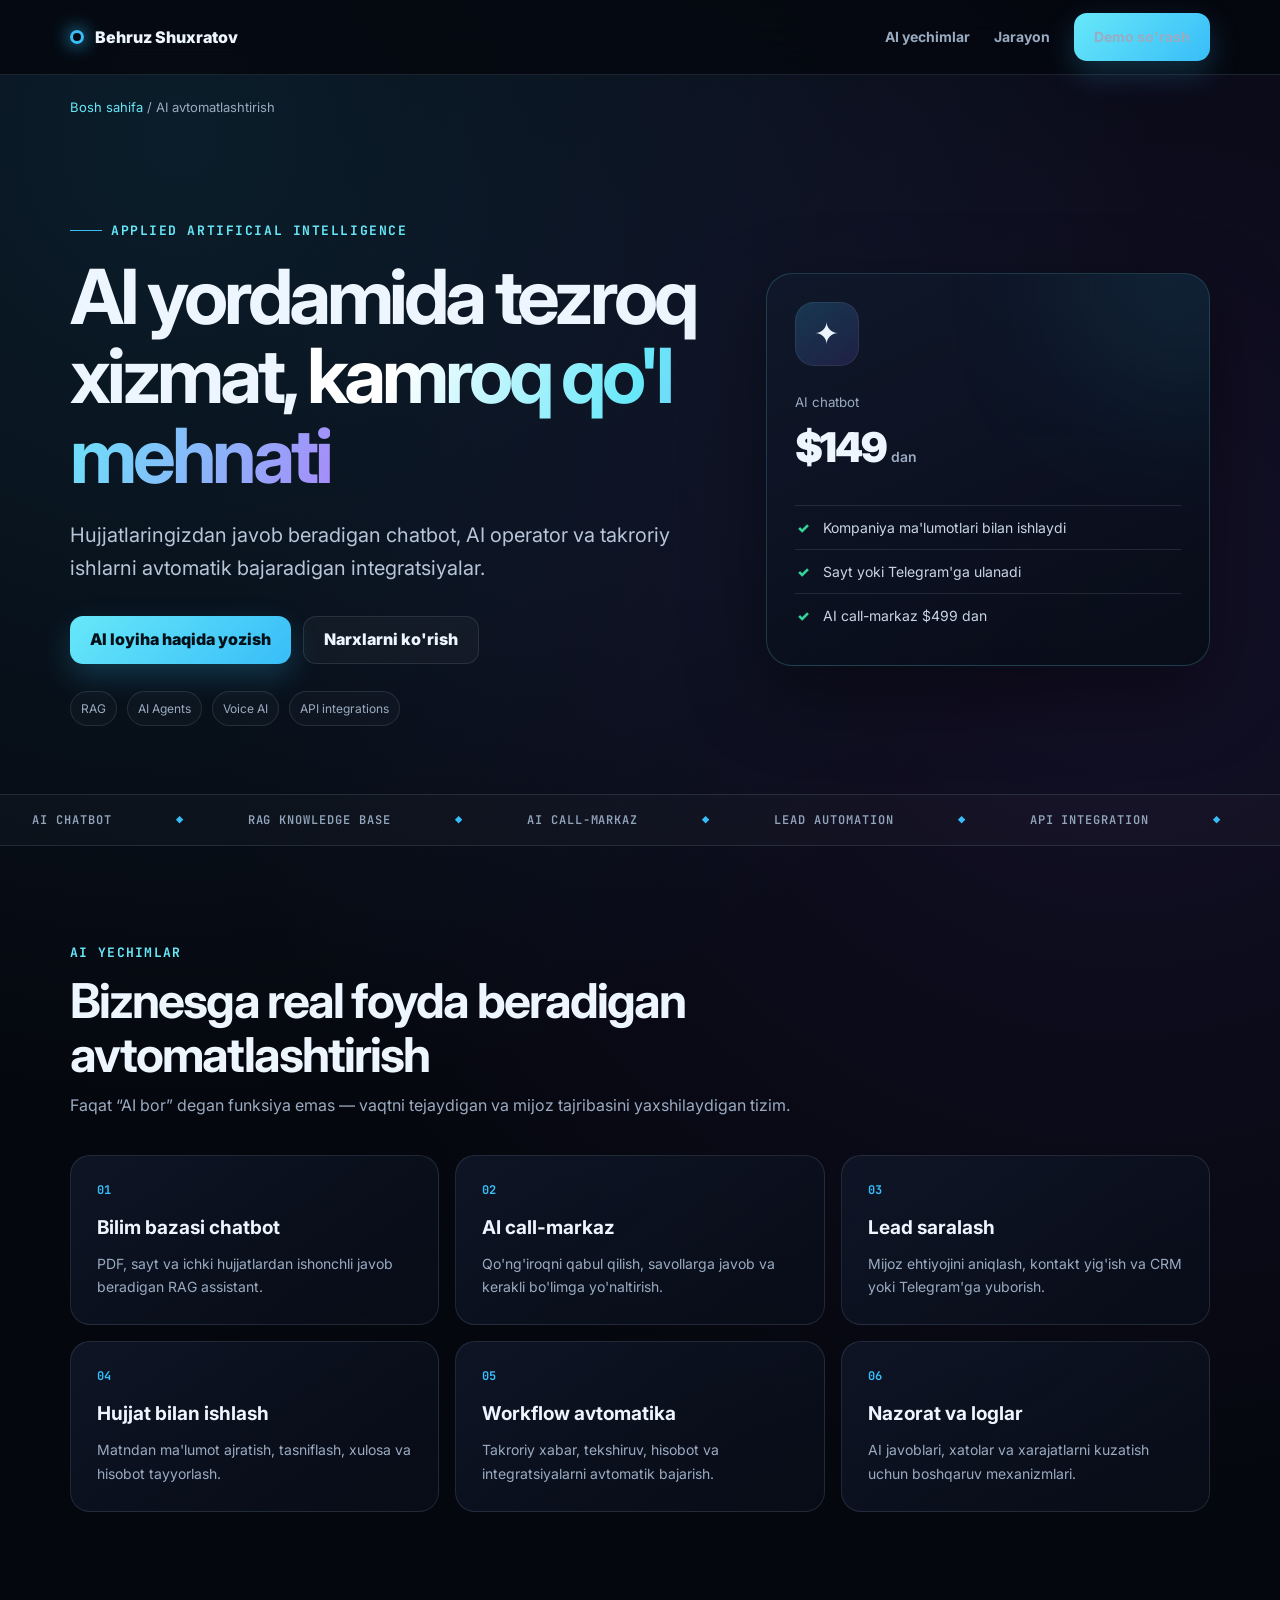
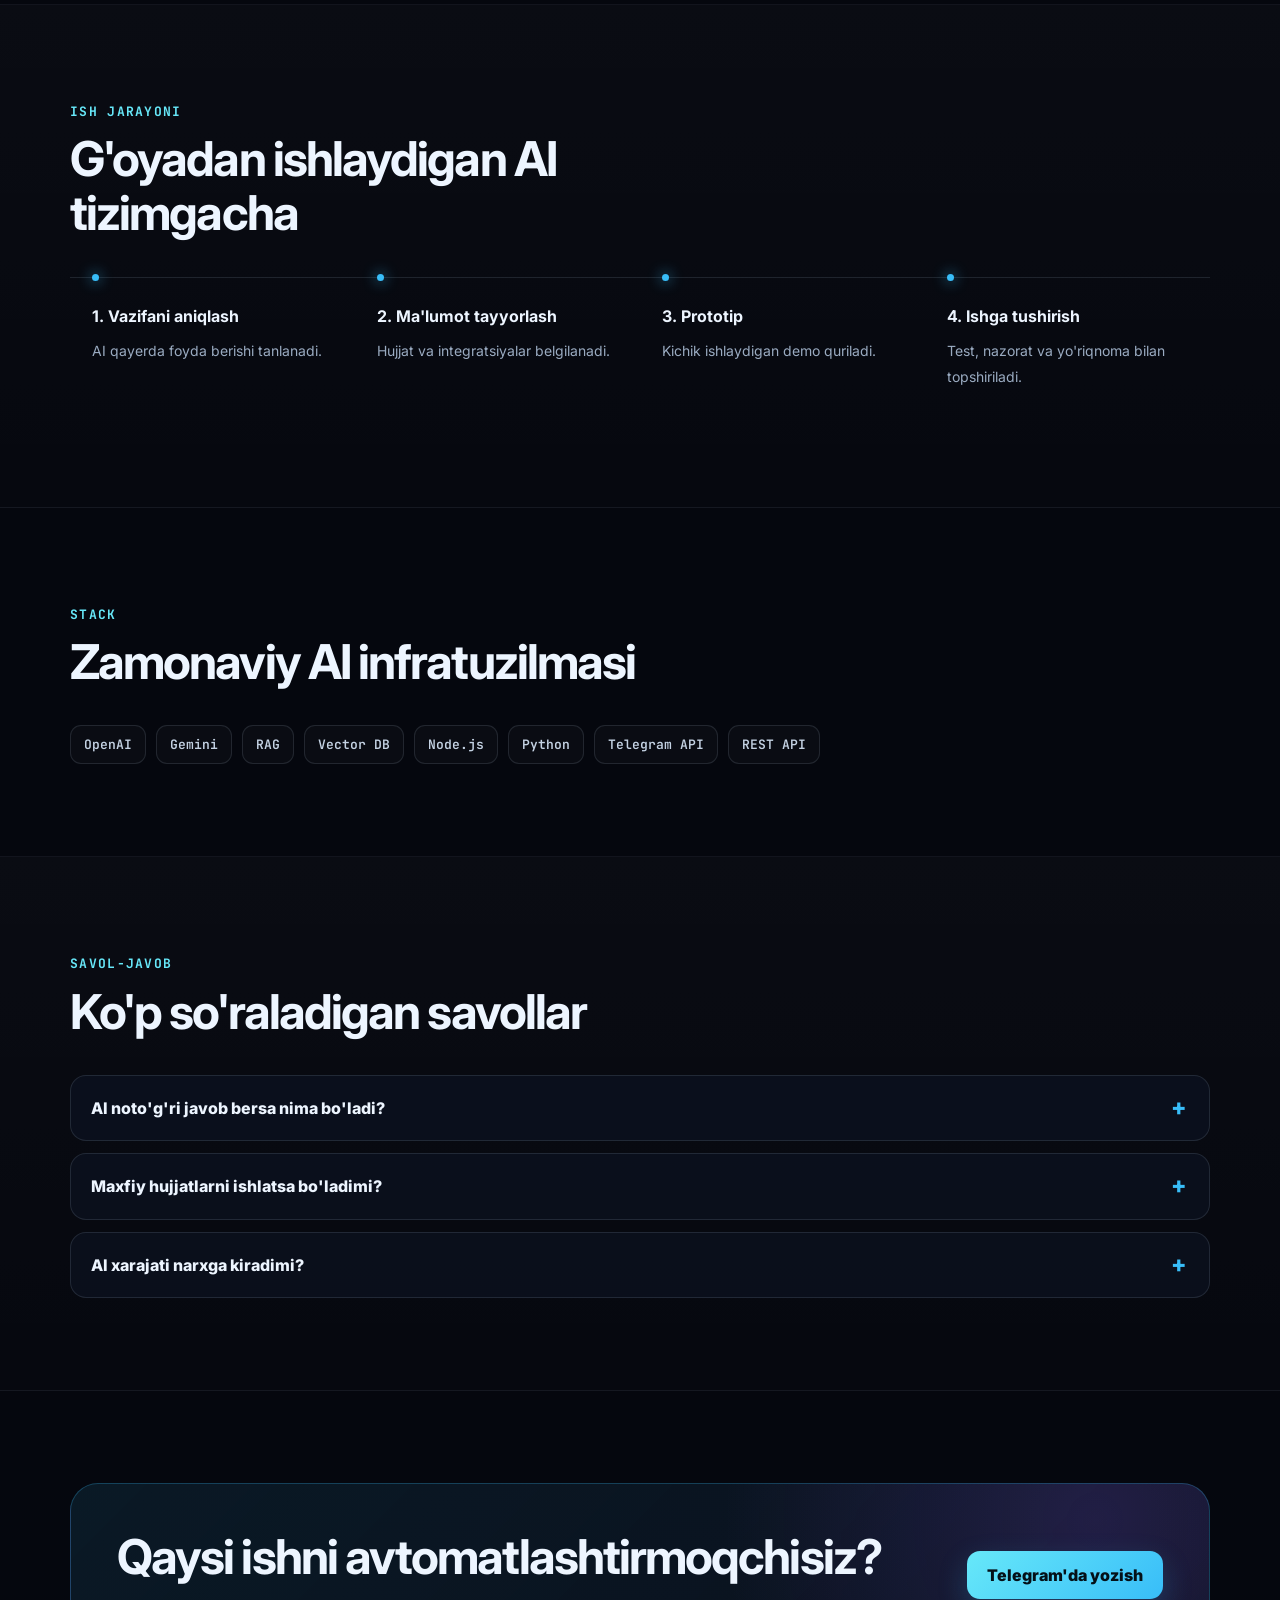
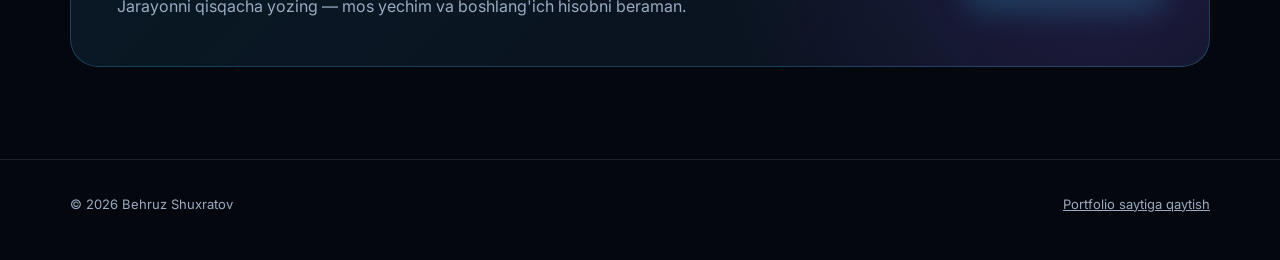
==== ai-automation/index.html @ d894ae98 "Add SEO service landing pages" ====
<!doctype html><html lang="uz"><head><meta charset="utf-8"><meta name="viewport" content="width=device-width,initial-scale=1"><title>AI chatbot va biznes avtomatlashtirish — Behruz Shuxratov</title><meta name="description" content="Kompaniya bilim bazasi bilan AI chatbot, RAG, AI call-markaz va takroriy biznes jarayonlarini avtomatlashtirish xizmatlari."><meta name="robots" content="index,follow,max-image-preview:large"><link rel="canonical" href="https://behruzshuxratov.uz/ai-automation/"><meta property="og:type" content="website"><meta property="og:title" content="AI chatbot va biznes avtomatlashtirish"><meta property="og:description" content="AI yordamida mijozlarga tez javob va kamroq qo'l mehnati."><meta property="og:url" content="https://behruzshuxratov.uz/ai-automation/"><link rel="icon" href="../assets/favicon.svg"><link rel="preconnect" href="https://fonts.googleapis.com"><link rel="preconnect" href="https://fonts.gstatic.com" crossorigin><link href="https://fonts.googleapis.com/css2?family=Inter:wght@400;600;700;800;900&family=JetBrains+Mono:wght@600;700&display=swap" rel="stylesheet"><link rel="stylesheet" href="../css/service-pages.css"><script type="application/ld+json">{"@context":"https://schema.org","@type":"Service","name":"AI chatbot va biznes avtomatlashtirish","provider":{"@type":"Person","name":"Behruz Shuxratov"},"areaServed":"UZ","url":"https://behruzshuxratov.uz/ai-automation/","description":"AI chatbot, RAG, AI call-markaz va workflow avtomatlashtirish."}</script></head><body>
<header class="nav"><div class="shell nav-in"><a class="brand" href="../"><span class="brand-dot"></span>Behruz Shuxratov</a><nav class="nav-links"><a href="#yechimlar">AI yechimlar</a><a href="#jarayon">Jarayon</a><a class="nav-cta" href="https://t.me/Shuxratov_Behruz">Demo so'rash</a></nav></div></header><main><div class="shell crumb"><a href="../">Bosh sahifa</a> / AI avtomatlashtirish</div>
<section class="hero"><div class="shell hero-grid"><div><span class="eyebrow">Applied artificial intelligence</span><h1>AI yordamida tezroq xizmat, <span class="gradient">kamroq qo'l mehnati</span></h1><p class="lead">Hujjatlaringizdan javob beradigan chatbot, AI operator va takroriy ishlarni avtomatik bajaradigan integratsiyalar.</p><div class="actions"><a class="btn btn-primary" href="https://t.me/Shuxratov_Behruz">AI loyiha haqida yozish</a><a class="btn btn-ghost" href="../#services">Narxlarni ko'rish</a></div><div class="trust"><span>RAG</span><span>AI Agents</span><span>Voice AI</span><span>API integrations</span></div></div><aside class="hero-card"><div class="hero-icon">✦</div><small>AI chatbot</small><div class="price">$149 <em>dan</em></div><ul><li>Kompaniya ma'lumotlari bilan ishlaydi</li><li>Sayt yoki Telegram'ga ulanadi</li><li>AI call-markaz $499 dan</li></ul></aside></div></section>
<div class="ticker"><div class="ticker-track"><span>AI chatbot</span><span>RAG knowledge base</span><span>AI call-markaz</span><span>Lead automation</span><span>API integration</span><span>AI chatbot</span><span>RAG knowledge base</span><span>AI call-markaz</span><span>Lead automation</span><span>API integration</span></div></div>
<section id="yechimlar" class="section"><div class="shell"><div class="section-head"><span class="kicker">AI yechimlar</span><h2>Biznesga real foyda beradigan avtomatlashtirish</h2><p>Faqat “AI bor” degan funksiya emas — vaqtni tejaydigan va mijoz tajribasini yaxshilaydigan tizim.</p></div><div class="grid"><article class="card"><span class="card-num">01</span><h3>Bilim bazasi chatbot</h3><p>PDF, sayt va ichki hujjatlardan ishonchli javob beradigan RAG assistant.</p></article><article class="card"><span class="card-num">02</span><h3>AI call-markaz</h3><p>Qo'ng'iroqni qabul qilish, savollarga javob va kerakli bo'limga yo'naltirish.</p></article><article class="card"><span class="card-num">03</span><h3>Lead saralash</h3><p>Mijoz ehtiyojini aniqlash, kontakt yig'ish va CRM yoki Telegram'ga yuborish.</p></article><article class="card"><span class="card-num">04</span><h3>Hujjat bilan ishlash</h3><p>Matndan ma'lumot ajratish, tasniflash, xulosa va hisobot tayyorlash.</p></article><article class="card"><span class="card-num">05</span><h3>Workflow avtomatika</h3><p>Takroriy xabar, tekshiruv, hisobot va integratsiyalarni avtomatik bajarish.</p></article><article class="card"><span class="card-num">06</span><h3>Nazorat va loglar</h3><p>AI javoblari, xatolar va xarajatlarni kuzatish uchun boshqaruv mexanizmlari.</p></article></div></div></section>
<section id="jarayon" class="section section-soft"><div class="shell"><div class="section-head"><span class="kicker">Ish jarayoni</span><h2>G'oyadan ishlaydigan AI tizimgacha</h2></div><div class="steps"><div class="step"><b>1. Vazifani aniqlash</b><span>AI qayerda foyda berishi tanlanadi.</span></div><div class="step"><b>2. Ma'lumot tayyorlash</b><span>Hujjat va integratsiyalar belgilanadi.</span></div><div class="step"><b>3. Prototip</b><span>Kichik ishlaydigan demo quriladi.</span></div><div class="step"><b>4. Ishga tushirish</b><span>Test, nazorat va yo'riqnoma bilan topshiriladi.</span></div></div></div></section>
<section class="section"><div class="shell"><div class="section-head"><span class="kicker">Stack</span><h2>Zamonaviy AI infratuzilmasi</h2></div><div class="stack"><span>OpenAI</span><span>Gemini</span><span>RAG</span><span>Vector DB</span><span>Node.js</span><span>Python</span><span>Telegram API</span><span>REST API</span></div></div></section>
<section class="section section-soft"><div class="shell"><div class="section-head"><span class="kicker">Savol-javob</span><h2>Ko'p so'raladigan savollar</h2></div><div class="faq"><details><summary>AI noto'g'ri javob bersa nima bo'ladi?</summary><p>Javoblar bilim bazasi, cheklovlar va manba ko'rsatish bilan boshqariladi; noaniq holat operatorga yo'naltiriladi.</p></details><details><summary>Maxfiy hujjatlarni ishlatsa bo'ladimi?</summary><p>Ha, lekin arxitektura va ma'lumot saqlash siyosati xavfsizlik talabiga qarab alohida tanlanadi.</p></details><details><summary>AI xarajati narxga kiradimi?</summary><p>Ishlab chiqish narxi va AI API ishlatish xarajati alohida hisoblanadi; kutiladigan sarf oldindan aytiladi.</p></details></div></div></section>
<section class="section"><div class="shell cta"><div><h2>Qaysi ishni avtomatlashtirmoqchisiz?</h2><p>Jarayonni qisqacha yozing — mos yechim va boshlang'ich hisobni beraman.</p></div><a class="btn btn-primary" href="https://t.me/Shuxratov_Behruz">Telegram'da yozish</a></div></section></main><footer><div class="shell footer-in"><span>© 2026 Behruz Shuxratov</span><a href="../">Portfolio saytiga qaytish</a></div></footer></body></html>
---- css/service-pages.css ----
:root{--bg:#05070e;--panel:#0c1220;--panel2:#10182a;--line:rgba(148,163,184,.17);--text:#edf5ff;--muted:#9aabc1;--cyan:#38bdf8;--cyan2:#67e8f9;--violet:#8b5cf6;--green:#34d399;--shadow:0 28px 80px rgba(0,0,0,.42)}
*{box-sizing:border-box}html{scroll-behavior:smooth}body{margin:0;background:radial-gradient(circle at 14% 4%,rgba(56,189,248,.12),transparent 28%),radial-gradient(circle at 88% 17%,rgba(139,92,246,.11),transparent 30%),var(--bg);color:var(--text);font-family:Inter,system-ui,sans-serif;line-height:1.65;overflow-x:hidden}body:before{content:"";position:fixed;inset:0;pointer-events:none;opacity:.18;background-image:linear-gradient(rgba(255,255,255,.04) 1px,transparent 1px),linear-gradient(90deg,rgba(255,255,255,.04) 1px,transparent 1px);background-size:42px 42px;mask-image:linear-gradient(to bottom,#000,transparent 76%)}a{color:inherit}.shell{width:min(1140px,calc(100% - 40px));margin:auto}.nav{position:sticky;top:0;z-index:20;background:rgba(5,7,14,.78);backdrop-filter:blur(18px);border-bottom:1px solid var(--line)}.nav-in{height:74px;display:flex;align-items:center;justify-content:space-between;gap:20px}.brand{display:flex;align-items:center;gap:11px;text-decoration:none;font-weight:850}.brand-dot{width:14px;height:14px;border:3px solid var(--cyan);border-radius:50%;box-shadow:0 0 18px var(--cyan)}.nav-links{display:flex;align-items:center;gap:24px}.nav-links a{text-decoration:none;color:var(--muted);font-size:14px;font-weight:700}.nav-links a:hover{color:#fff}.nav-cta,.btn{display:inline-flex;align-items:center;justify-content:center;gap:9px;min-height:48px;padding:0 20px;border-radius:13px;text-decoration:none;font-weight:850;transition:.25s}.nav-cta,.btn-primary{color:#041018;background:linear-gradient(135deg,var(--cyan2),var(--cyan));box-shadow:0 12px 30px rgba(56,189,248,.22)}.nav-cta:hover,.btn-primary:hover{transform:translateY(-2px);box-shadow:0 17px 38px rgba(56,189,248,.34)}.btn-ghost{border:1px solid var(--line);background:rgba(255,255,255,.035)}.btn-ghost:hover{border-color:rgba(103,232,249,.45);background:rgba(56,189,248,.08)}.hero{padding:94px 0 68px}.hero-grid{display:grid;grid-template-columns:minmax(0,1.18fr) minmax(310px,.82fr);gap:56px;align-items:center}.eyebrow{display:inline-flex;align-items:center;gap:9px;margin-bottom:18px;color:var(--cyan2);font:700 13px JetBrains Mono,monospace;letter-spacing:.12em;text-transform:uppercase}.eyebrow:before{content:"";width:32px;height:1px;background:var(--cyan)}h1{max-width:800px;margin:0;font-size:clamp(42px,6vw,76px);line-height:1.04;letter-spacing:-.055em}.gradient{background:linear-gradient(110deg,#fff 16%,var(--cyan2) 53%,#a78bfa);-webkit-background-clip:text;background-clip:text;color:transparent}.lead{max-width:700px;margin:24px 0 0;color:#b7c5d8;font-size:clamp(17px,2vw,20px)}.actions{display:flex;flex-wrap:wrap;gap:12px;margin-top:31px}.trust{display:flex;flex-wrap:wrap;gap:10px;margin-top:27px}.trust span{padding:7px 10px;border:1px solid var(--line);border-radius:999px;color:var(--muted);font-size:12px;background:rgba(255,255,255,.025)}.hero-card{position:relative;padding:28px;border:1px solid rgba(103,232,249,.2);border-radius:26px;background:linear-gradient(155deg,rgba(16,24,42,.95),rgba(7,12,23,.86));box-shadow:var(--shadow);overflow:hidden}.hero-card:before{content:"";position:absolute;width:190px;height:190px;right:-70px;top:-80px;border-radius:50%;background:var(--cyan);filter:blur(85px);opacity:.17}.hero-icon{width:64px;height:64px;display:grid;place-items:center;border-radius:19px;background:linear-gradient(145deg,rgba(56,189,248,.2),rgba(139,92,246,.14));font-size:30px;box-shadow:inset 0 0 0 1px rgba(255,255,255,.07)}.hero-card small{display:block;margin-top:26px;color:var(--muted)}.price{font-size:41px;font-weight:900;letter-spacing:-.05em}.price em{font-size:14px;color:var(--muted);font-style:normal;font-weight:600;letter-spacing:0}.hero-card ul{padding:0;margin:23px 0 0;list-style:none}.hero-card li{position:relative;padding:10px 0 10px 28px;border-top:1px solid var(--line);color:#c9d5e5;font-size:14px}.hero-card li:before{content:"✓";position:absolute;left:2px;color:var(--green);font-weight:900}.ticker{border-block:1px solid var(--line);overflow:hidden;background:rgba(255,255,255,.018)}.ticker-track{display:flex;width:max-content;animation:marquee 32s linear infinite}.ticker span{padding:17px 32px;color:#92a5bc;font:600 12px JetBrains Mono,monospace;letter-spacing:.08em;text-transform:uppercase}.ticker span:after{content:"◆";margin-left:64px;color:var(--cyan)}@keyframes marquee{to{transform:translateX(-50%)}}.section{padding:92px 0}.section-soft{background:linear-gradient(180deg,rgba(255,255,255,.018),rgba(255,255,255,.005));border-block:1px solid rgba(148,163,184,.08)}.section-head{max-width:720px;margin-bottom:36px}.kicker{color:var(--cyan2);font:700 13px JetBrains Mono,monospace;letter-spacing:.1em;text-transform:uppercase}.section h2{margin:9px 0 10px;font-size:clamp(30px,4vw,48px);line-height:1.13;letter-spacing:-.04em}.section-head p{margin:0;color:var(--muted)}.grid{display:grid;grid-template-columns:repeat(3,1fr);gap:16px}.card{position:relative;padding:26px;border:1px solid var(--line);border-radius:20px;background:linear-gradient(145deg,rgba(16,24,42,.8),rgba(9,14,26,.7));transition:.28s;overflow:hidden}.card:hover{transform:translateY(-5px);border-color:rgba(56,189,248,.38);box-shadow:0 22px 50px rgba(0,0,0,.32),0 0 28px rgba(56,189,248,.08)}.card-num{display:block;color:var(--cyan);font:700 12px JetBrains Mono,monospace}.card h3{margin:14px 0 9px;font-size:19px}.card p{margin:0;color:var(--muted);font-size:14px}.steps{display:grid;grid-template-columns:repeat(4,1fr);gap:0}.step{position:relative;padding:25px 22px;border-top:1px solid var(--line)}.step:before{content:"";position:absolute;top:-4px;left:22px;width:7px;height:7px;border-radius:50%;background:var(--cyan);box-shadow:0 0 14px var(--cyan)}.step b{display:block;margin-bottom:8px}.step span{color:var(--muted);font-size:14px}.stack{display:flex;flex-wrap:wrap;gap:10px}.stack span{padding:10px 13px;border:1px solid var(--line);border-radius:11px;background:rgba(255,255,255,.025);color:#c4d2e3;font:600 13px JetBrains Mono,monospace}.faq{display:grid;gap:12px}.faq details{border:1px solid var(--line);border-radius:16px;background:rgba(12,18,32,.76);padding:0 20px}.faq summary{cursor:pointer;list-style:none;padding:19px 36px 19px 0;font-weight:800;position:relative}.faq summary:after{content:"+";position:absolute;right:2px;color:var(--cyan);font-size:23px;top:13px}.faq details[open] summary:after{content:"−"}.faq p{margin:0 0 20px;color:var(--muted)}.cta{padding:46px;border:1px solid rgba(56,189,248,.26);border-radius:28px;background:radial-gradient(circle at 90% 20%,rgba(139,92,246,.18),transparent 36%),linear-gradient(135deg,rgba(56,189,248,.1),rgba(12,18,32,.82));display:flex;align-items:center;justify-content:space-between;gap:30px}.cta h2{margin:0 0 9px}.cta p{margin:0;color:var(--muted)}footer{padding:34px 0 45px;border-top:1px solid var(--line);color:var(--muted);font-size:13px}.footer-in{display:flex;justify-content:space-between;gap:20px}.crumb{padding-top:22px;color:var(--muted);font-size:13px}.crumb a{text-decoration:none;color:var(--cyan2)}
@media(max-width:850px){.hero-grid{grid-template-columns:1fr}.hero{padding-top:65px}.grid{grid-template-columns:1fr 1fr}.steps{grid-template-columns:1fr 1fr}.nav-links a:not(.nav-cta){display:none}.cta{align-items:flex-start;flex-direction:column}}
@media(max-width:560px){.shell{width:min(100% - 24px,1140px)}.nav-in{height:66px}.brand{font-size:14px}.nav-cta{min-height:40px;padding:0 13px;font-size:13px}.hero{padding:48px 0}.hero-grid{gap:32px}h1{font-size:40px}.grid,.steps{grid-template-columns:1fr}.section{padding:65px 0}.cta{padding:28px}.footer-in{flex-direction:column}.ticker span{padding-inline:20px}.ticker span:after{margin-left:40px}}
@media(prefers-reduced-motion:reduce){html{scroll-behavior:auto}.ticker-track{animation:none}.card,.btn,.nav-cta{transition:none}}
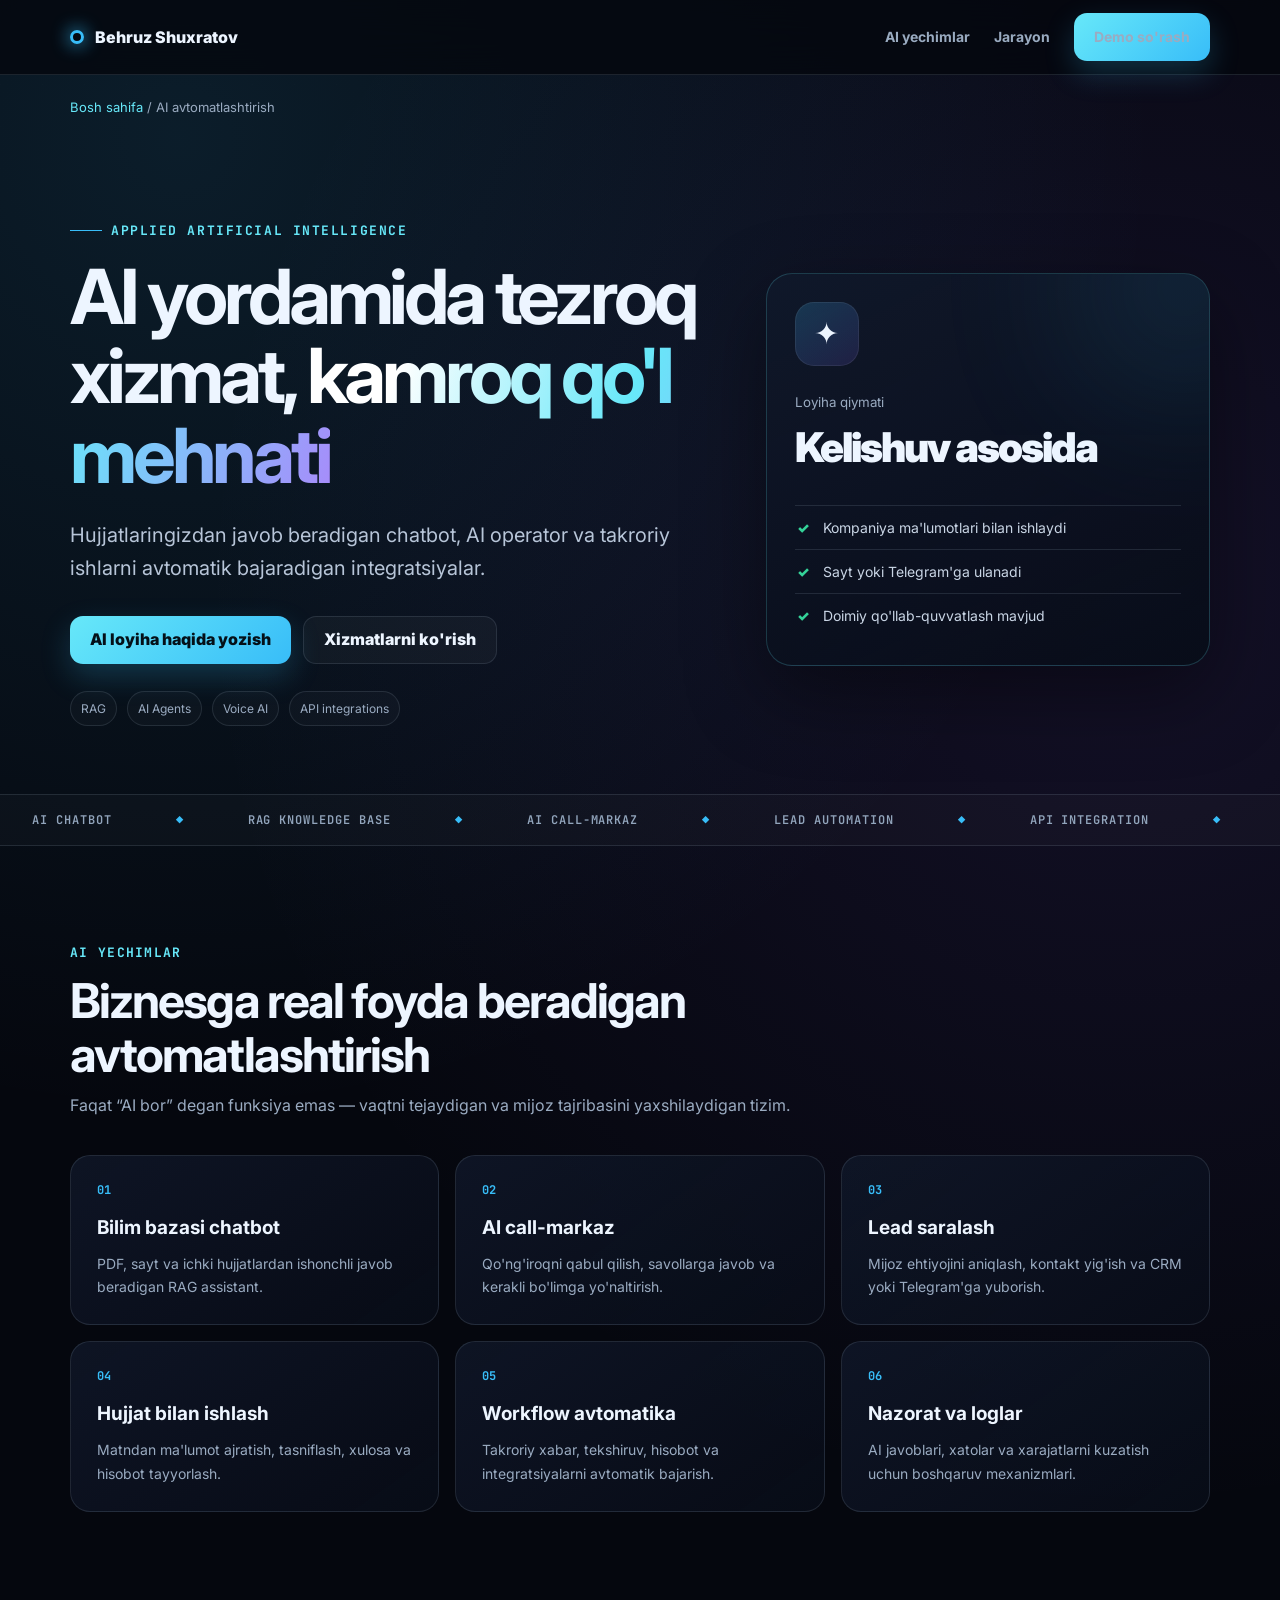
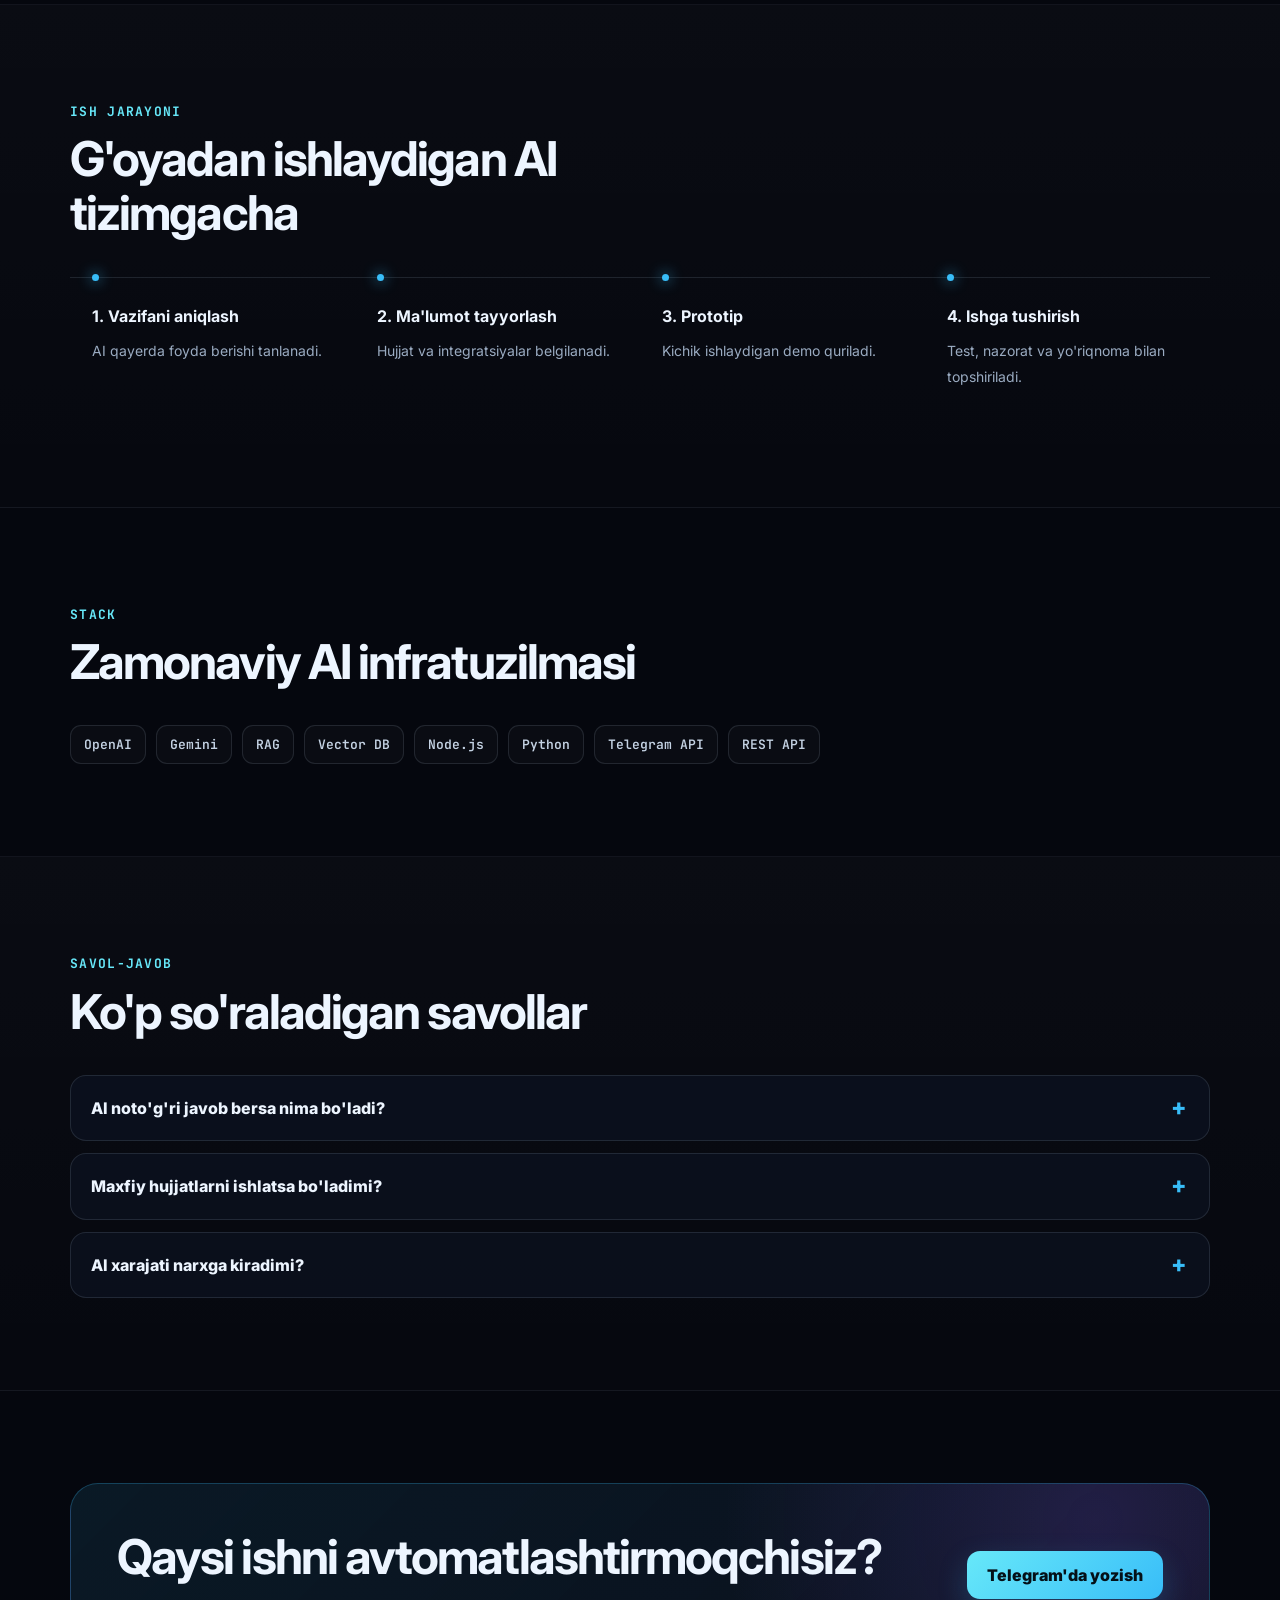
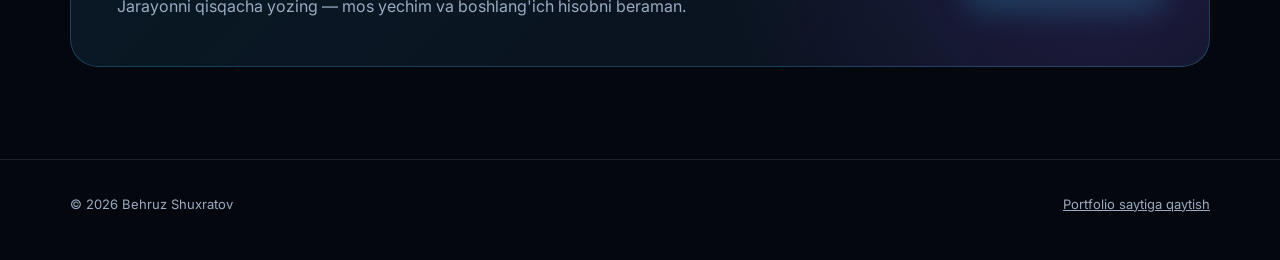
==== commit 9fe3d001: "Replace service prices with agreement-based quotes" ====
--- a/ai-automation/index.html
+++ b/ai-automation/index.html
@@ -1,6 +1,6 @@
 <!doctype html><html lang="uz"><head><meta charset="utf-8"><meta name="viewport" content="width=device-width,initial-scale=1"><title>AI chatbot va biznes avtomatlashtirish — Behruz Shuxratov</title><meta name="description" content="Kompaniya bilim bazasi bilan AI chatbot, RAG, AI call-markaz va takroriy biznes jarayonlarini avtomatlashtirish xizmatlari."><meta name="robots" content="index,follow,max-image-preview:large"><link rel="canonical" href="https://behruzshuxratov.uz/ai-automation/"><meta property="og:type" content="website"><meta property="og:title" content="AI chatbot va biznes avtomatlashtirish"><meta property="og:description" content="AI yordamida mijozlarga tez javob va kamroq qo'l mehnati."><meta property="og:url" content="https://behruzshuxratov.uz/ai-automation/"><link rel="icon" href="../assets/favicon.svg"><link rel="preconnect" href="https://fonts.googleapis.com"><link rel="preconnect" href="https://fonts.gstatic.com" crossorigin><link href="https://fonts.googleapis.com/css2?family=Inter:wght@400;600;700;800;900&family=JetBrains+Mono:wght@600;700&display=swap" rel="stylesheet"><link rel="stylesheet" href="../css/service-pages.css"><script type="application/ld+json">{"@context":"https://schema.org","@type":"Service","name":"AI chatbot va biznes avtomatlashtirish","provider":{"@type":"Person","name":"Behruz Shuxratov"},"areaServed":"UZ","url":"https://behruzshuxratov.uz/ai-automation/","description":"AI chatbot, RAG, AI call-markaz va workflow avtomatlashtirish."}</script></head><body>
 <header class="nav"><div class="shell nav-in"><a class="brand" href="../"><span class="brand-dot"></span>Behruz Shuxratov</a><nav class="nav-links"><a href="#yechimlar">AI yechimlar</a><a href="#jarayon">Jarayon</a><a class="nav-cta" href="https://t.me/Shuxratov_Behruz">Demo so'rash</a></nav></div></header><main><div class="shell crumb"><a href="../">Bosh sahifa</a> / AI avtomatlashtirish</div>
-<section class="hero"><div class="shell hero-grid"><div><span class="eyebrow">Applied artificial intelligence</span><h1>AI yordamida tezroq xizmat, <span class="gradient">kamroq qo'l mehnati</span></h1><p class="lead">Hujjatlaringizdan javob beradigan chatbot, AI operator va takroriy ishlarni avtomatik bajaradigan integratsiyalar.</p><div class="actions"><a class="btn btn-primary" href="https://t.me/Shuxratov_Behruz">AI loyiha haqida yozish</a><a class="btn btn-ghost" href="../#services">Narxlarni ko'rish</a></div><div class="trust"><span>RAG</span><span>AI Agents</span><span>Voice AI</span><span>API integrations</span></div></div><aside class="hero-card"><div class="hero-icon">✦</div><small>AI chatbot</small><div class="price">$149 <em>dan</em></div><ul><li>Kompaniya ma'lumotlari bilan ishlaydi</li><li>Sayt yoki Telegram'ga ulanadi</li><li>AI call-markaz $499 dan</li></ul></aside></div></section>
+<section class="hero"><div class="shell hero-grid"><div><span class="eyebrow">Applied artificial intelligence</span><h1>AI yordamida tezroq xizmat, <span class="gradient">kamroq qo'l mehnati</span></h1><p class="lead">Hujjatlaringizdan javob beradigan chatbot, AI operator va takroriy ishlarni avtomatik bajaradigan integratsiyalar.</p><div class="actions"><a class="btn btn-primary" href="https://t.me/Shuxratov_Behruz">AI loyiha haqida yozish</a><a class="btn btn-ghost" href="../#services">Xizmatlarni ko'rish</a></div><div class="trust"><span>RAG</span><span>AI Agents</span><span>Voice AI</span><span>API integrations</span></div></div><aside class="hero-card"><div class="hero-icon">✦</div><small>Loyiha qiymati</small><div class="price">Kelishuv asosida</div><ul><li>Kompaniya ma'lumotlari bilan ishlaydi</li><li>Sayt yoki Telegram'ga ulanadi</li><li>Doimiy qo'llab-quvvatlash mavjud</li></ul></aside></div></section>
 <div class="ticker"><div class="ticker-track"><span>AI chatbot</span><span>RAG knowledge base</span><span>AI call-markaz</span><span>Lead automation</span><span>API integration</span><span>AI chatbot</span><span>RAG knowledge base</span><span>AI call-markaz</span><span>Lead automation</span><span>API integration</span></div></div>
 <section id="yechimlar" class="section"><div class="shell"><div class="section-head"><span class="kicker">AI yechimlar</span><h2>Biznesga real foyda beradigan avtomatlashtirish</h2><p>Faqat “AI bor” degan funksiya emas — vaqtni tejaydigan va mijoz tajribasini yaxshilaydigan tizim.</p></div><div class="grid"><article class="card"><span class="card-num">01</span><h3>Bilim bazasi chatbot</h3><p>PDF, sayt va ichki hujjatlardan ishonchli javob beradigan RAG assistant.</p></article><article class="card"><span class="card-num">02</span><h3>AI call-markaz</h3><p>Qo'ng'iroqni qabul qilish, savollarga javob va kerakli bo'limga yo'naltirish.</p></article><article class="card"><span class="card-num">03</span><h3>Lead saralash</h3><p>Mijoz ehtiyojini aniqlash, kontakt yig'ish va CRM yoki Telegram'ga yuborish.</p></article><article class="card"><span class="card-num">04</span><h3>Hujjat bilan ishlash</h3><p>Matndan ma'lumot ajratish, tasniflash, xulosa va hisobot tayyorlash.</p></article><article class="card"><span class="card-num">05</span><h3>Workflow avtomatika</h3><p>Takroriy xabar, tekshiruv, hisobot va integratsiyalarni avtomatik bajarish.</p></article><article class="card"><span class="card-num">06</span><h3>Nazorat va loglar</h3><p>AI javoblari, xatolar va xarajatlarni kuzatish uchun boshqaruv mexanizmlari.</p></article></div></div></section>
 <section id="jarayon" class="section section-soft"><div class="shell"><div class="section-head"><span class="kicker">Ish jarayoni</span><h2>G'oyadan ishlaydigan AI tizimgacha</h2></div><div class="steps"><div class="step"><b>1. Vazifani aniqlash</b><span>AI qayerda foyda berishi tanlanadi.</span></div><div class="step"><b>2. Ma'lumot tayyorlash</b><span>Hujjat va integratsiyalar belgilanadi.</span></div><div class="step"><b>3. Prototip</b><span>Kichik ishlaydigan demo quriladi.</span></div><div class="step"><b>4. Ishga tushirish</b><span>Test, nazorat va yo'riqnoma bilan topshiriladi.</span></div></div></div></section>
